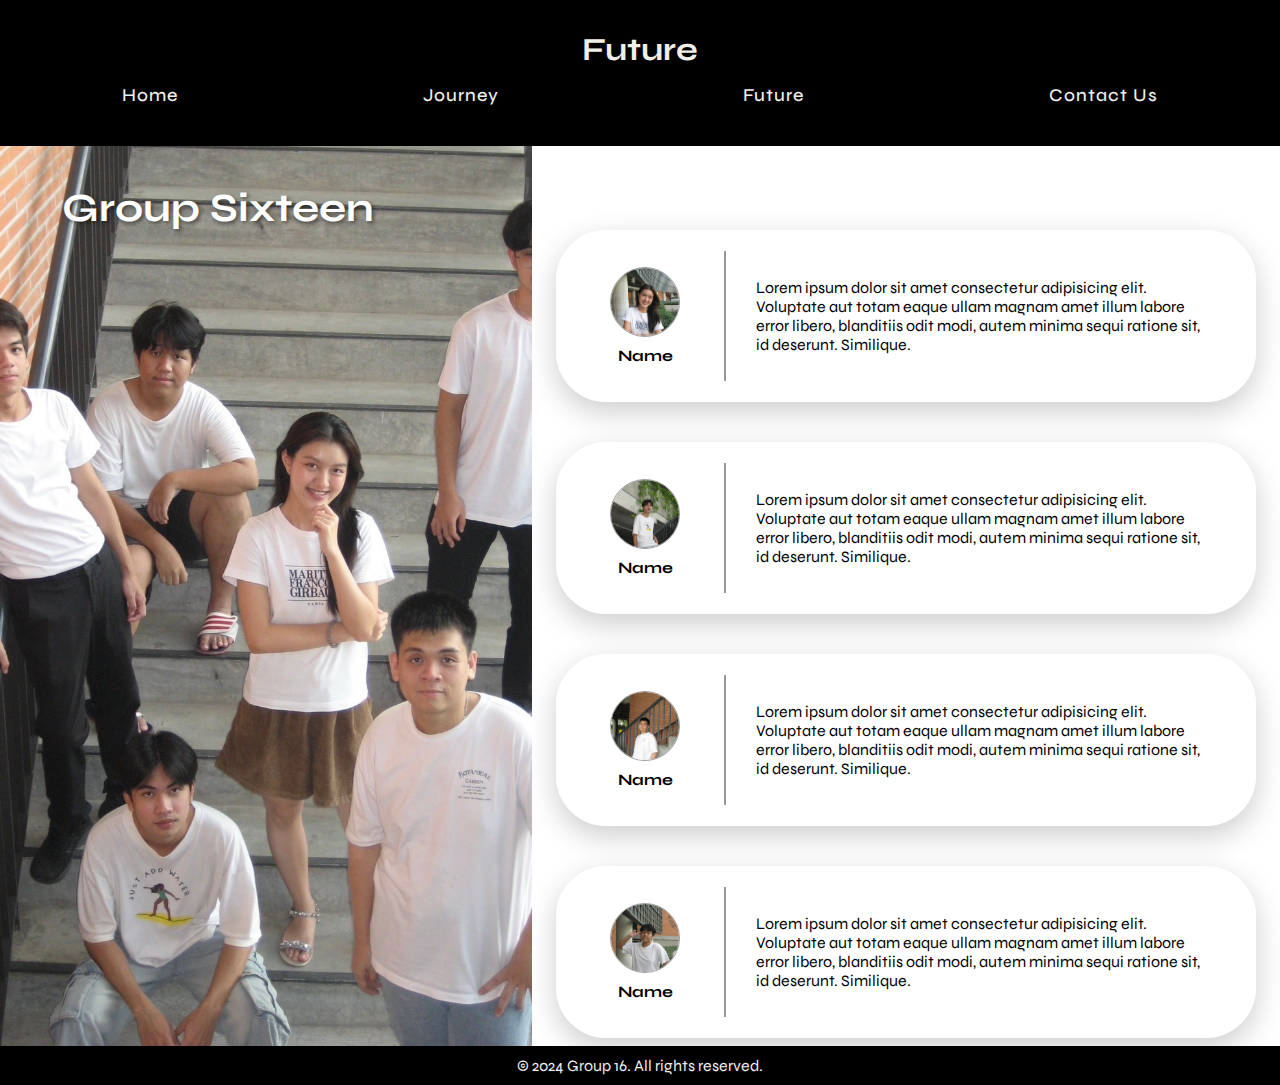
==== future.html @ 190a9f2c "ok" ====
<!DOCTYPE html>
<html lang="en">
<head>
    <meta charset="UTF-8">
    <meta name="viewport" content="width=device-width, initial-scale=1.0">
    <link rel="stylesheet" href="https://cdnjs.cloudflare.com/ajax/libs/animate.css/4.1.1/animate.min.css">
    <link rel="stylesheet" href="styles.css">
    <title>Futurepage</title>
</head>
<body>
    <header>
        <h1>Future</h1>
        <nav class="navbar">
            <a href="#">Home</a>
            <a href="Journey.html">Journey</a>
            <a href="future.html">Future</a>
            <a href="#">Contact Us</a>
        </nav>
    </header>
    <section class="container">
        <div class="sidebar">
            <img src="resources/allpic3.png" class="animate__animated animate__fadeInLeft">
            <h1 class="animate__animated animate__fadeInLeft">Group Sixteen</h1>
        </div>
        <div class="item">
            <div class="content">
                <div id="box" class="animate__animated animate__fadeInRight">
                    <div class="box-left">
                        <img src="resources/opalpic.png">
                        <div class="name">
                            <h5>Name</h5>
                        </div>
                    </div>
                    <div class="box-right">
                        <div class="title">
                            <p>Lorem ipsum dolor sit amet consectetur adipisicing elit.
                                Voluptate aut totam eaque ullam magnam amet illum labore
                                error libero, blanditiis odit modi, autem minima sequi 
                                ratione sit, id deserunt. Similique.</p>
                        </div>
                    </div>
                </div>
            </div>
            <div class="content">
                <div id="box" class="animate__animated animate__fadeInRight">
                    <div class="box-left">
                        <img src="resources/jetpic.png">
                        <div class="name">
                            <h5>Name</h5>
                        </div>
                    </div>
                    <div class="box-right">
                        <div class="title">
                            <p>Lorem ipsum dolor sit amet consectetur adipisicing elit.
                                Voluptate aut totam eaque ullam magnam amet illum labore
                                error libero, blanditiis odit modi, autem minima sequi 
                                ratione sit, id deserunt. Similique.</p>
                        </div>
                    </div>
                </div>
            </div>
            <div class="content">
                <div id="box" class="animate__animated animate__fadeInRight">
                    <div class="box-left">
                        <img src="resources/aunpic.png">
                        <div class="name">
                            <h5>Name</h5>
                        </div>
                    </div>
                    <div class="box-right">
                        <div class="title">
                            <p>Lorem ipsum dolor sit amet consectetur adipisicing elit.
                                Voluptate aut totam eaque ullam magnam amet illum labore
                                error libero, blanditiis odit modi, autem minima sequi 
                                ratione sit, id deserunt. Similique.</p>
                        </div>
                    </div>
                </div>
            </div>
            <div class="content">
                <div id="box" class="animate__animated animate__fadeInRight">
                    <div class="box-left">
                        <img src="resources/jamepic.png">
                        <div class="name">
                            <h5>Name</h5>
                        </div>
                    </div>
                    <div class="box-right">
                        <div class="title">
                            <p>Lorem ipsum dolor sit amet consectetur adipisicing elit.
                                Voluptate aut totam eaque ullam magnam amet illum labore
                                error libero, blanditiis odit modi, autem minima sequi 
                                ratione sit, id deserunt. Similique.</p>
                        </div>
                    </div>
                </div>
            </div>
            <div class="content">
                <div id="box" class="animate__animated animate__fadeInRight">
                    <div class="box-left">
                        <img src="resources/ninepic.png">
                        <div class="name">
                            <h5>Name</h5>
                        </div>
                    </div>
                    <div class="box-right">
                        <div class="title">
                            <p>Lorem ipsum dolor sit amet consectetur adipisicing elit.
                                Voluptate aut totam eaque ullam magnam amet illum labore
                                error libero, blanditiis odit modi, autem minima sequi 
                                ratione sit, id deserunt. Similique.</p>
                        </div>
                    </div>
                </div>
            </div>
            <div class="content">
                <div id="box" class="animate__animated animate__fadeInRight">
                    <div class="box-left">
                        <img src="resources/markpic.png">
                        <div class="name">
                            <h5>Name</h5>
                        </div>
                    </div>
                    <div class="box-right">
                        <div class="title">
                            <p>Lorem ipsum dolor sit amet consectetur adipisicing elit.
                                Voluptate aut totam eaque ullam magnam amet illum labore
                                error libero, blanditiis odit modi, autem minima sequi 
                                ratione sit, id deserunt. Similique.</p>
                        </div>
                    </div>
                </div>
            </div>
        </div>
    </section>
    <footer>
        <p>&copy; 2024 Group 16. All rights reserved.</p>
    </footer>
</body>
</html>
---- styles.css ----
@import url('https://fonts.googleapis.com/css2?family=Baskervville+SC&family=Bodoni+Moda+SC:ital,opsz,wght@0,6..96,400..900;1,6..96,400..900&family=Edu+AU+VIC+WA+NT+Hand:wght@400..700&family=Lato:ital,wght@0,100;0,300;0,400;0,700;0,900;1,100;1,300;1,400;1,700;1,900&family=Protest+Revolution&family=Roboto:ital,wght@0,100;0,300;0,400;0,500;0,700;0,900;1,100;1,300;1,400;1,500;1,700;1,900&family=Syne:wght@400..800&display=swap');

*{
    margin: 0;
    padding: 0;
    box-sizing: border-box;
    font-family: 'Syne', sans-serif;
}

header{
    background-color: #000;
    padding: 30px 0 30px 0;
    gap: 20px;
}

header h1{
    color: #F0EEE9;
    text-align: center;
    margin-bottom: 15px;
    cursor: default;
}

.navbar{
    display: flex;
    align-items: center;
    justify-content: space-around;
}

.navbar a {
    position: relative;
    text-decoration: none;
    color: #F0EEE9;
    border: #fff;
    font-size: 18px;
    letter-spacing: 1px;
    padding: 0 10px;
    font-weight: 500;
    padding-bottom: 10px;
}

.navbar a::before,.navbar a::after {
    content: "";
    position: absolute;
    height: 3px;
    width: 0;
    background-color:#D8E63C;
    transition: all 0.3s ease;
}

.navbar a:after {
    left: 0;
    bottom: -3px;
}

.navbar a:before {
    right: 0;
    top: -10px;
}

a:hover::after, a:hover::before{
    width: 100%;
}

.container{
    display: flex;
    height: 100vh;
}

.sidebar{
    width: 50%;
    display: flex;
}

.sidebar img{
    object-fit: cover;
    width: 100%;
    animation-duration: 1.5s; 
}

.sidebar h1{
    position: absolute;
    color: #fff;
    font-size: 2.5em;
    text-shadow: 2px 2px 4px rgba(0,0,0,0.5);
    translate: 20% 80%;
    cursor: default;
    transition: all 0.4s ease;
    transition: all 0.3s ease;
}

.sidebar h1:hover{
    transform: scale(1.05);
    text-shadow: 2px 2px 4px rgba(243, 243, 243, 0.5);
    color: #000;
}

.item{
    width: 100vh;
    display: flex;
    flex-direction: column;
    padding: 550px 0px 50px 0;
    align-items: center;
    justify-content: center;
    gap: 40px;
    overflow-x: hidden;
}

.item .content #box{
    display: flex;
    border: 1px solid #fff;
    box-shadow: 0 10px 30px rgba(0,0,0,0.2);
    padding: 10px;
    height: auto;
    border-radius: 50px;
    overflow: hidden;
    width: 700px;
    transition: all 0.3s ease;
    animation-duration: 1.5s; 
}

.item .content #box:hover{
    background-color: #000;
    color: #fff;
    box-shadow: #D8E63C 5px 5px;
}

.item #box .box-left img{
    width: 70px;
    height: 70px;
    border-radius: 50%;
    object-fit: cover;
    border: 1px solid #9b9b9b;
}

.item #box .box-left h5{
    font-size: 16px;
}

.item #box .box-left {
    width: 159px;
    height: 130px;
    display: flex;
    flex-direction: column;
    align-items: center;
    justify-content: center;
    gap: 8.5px;
    padding: 10px;
    margin-top: 10px;
    border-right: 2px solid #989898;
}

.item #box .box-right{
    width: 500px;
    height: 150px;
    display: flex;
    padding: 0px 25px 0px 30px;
    align-items: center;
    justify-content: center;
}

footer{
    background-color: #000;
    padding: 10px 0;
    text-align: center;
    color: #F0EEE9;
    position: relative;
    bottom: 0;
    width: 100%;
}
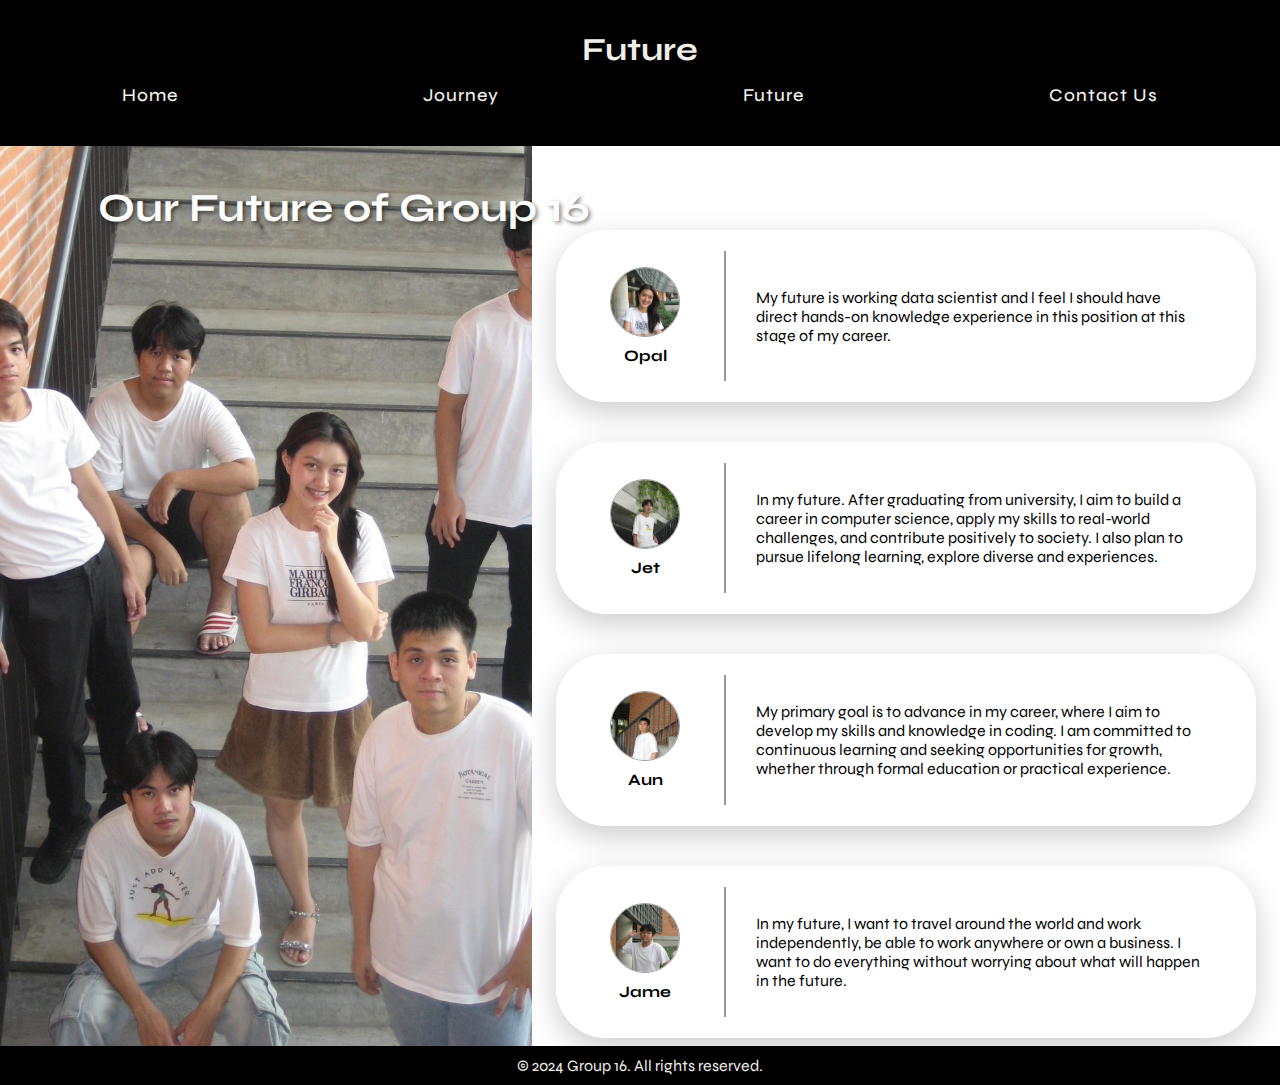
==== commit d1891a9e: "homepage" ====
--- a/future.html
+++ b/future.html
@@ -20,7 +20,9 @@
     <section class="container">
         <div class="sidebar">
             <img src="resources/allpic3.png" class="animate__animated animate__fadeInLeft">
-            <h1 class="animate__animated animate__fadeInLeft">Group Sixteen</h1>
+            <h1 class="animate__animated animate__fadeInLeft">
+                Our Future of Group 16
+            </h1>
         </div>
         <div class="item">
             <div class="content">
@@ -28,15 +30,14 @@
                     <div class="box-left">
                         <img src="resources/opalpic.png">
                         <div class="name">
-                            <h5>Name</h5>
+                            <h5>Opal</h5>
                         </div>
                     </div>
                     <div class="box-right">
                         <div class="title">
-                            <p>Lorem ipsum dolor sit amet consectetur adipisicing elit.
-                                Voluptate aut totam eaque ullam magnam amet illum labore
-                                error libero, blanditiis odit modi, autem minima sequi 
-                                ratione sit, id deserunt. Similique.</p>
+                            <p>My future is working data scientist and l feel 
+                                I should have direct hands-on knowledge experience 
+                                in this position at this stage of my career.</p>
                         </div>
                     </div>
                 </div>
@@ -46,15 +47,16 @@
                     <div class="box-left">
                         <img src="resources/jetpic.png">
                         <div class="name">
-                            <h5>Name</h5>
+                            <h5>Jet</h5>
                         </div>
                     </div>
                     <div class="box-right">
                         <div class="title">
-                            <p>Lorem ipsum dolor sit amet consectetur adipisicing elit.
-                                Voluptate aut totam eaque ullam magnam amet illum labore
-                                error libero, blanditiis odit modi, autem minima sequi 
-                                ratione sit, id deserunt. Similique.</p>
+                            <p>In my future. After graduating from university, 
+                                I aim to build a career in computer science, apply 
+                                my skills to real-world challenges, and contribute 
+                                positively to society. I also plan to pursue lifelong 
+                                learning, explore diverse and experiences.</p>
                         </div>
                     </div>
                 </div>
@@ -64,15 +66,18 @@
                     <div class="box-left">
                         <img src="resources/aunpic.png">
                         <div class="name">
-                            <h5>Name</h5>
+                            <h5>Aun</h5>
                         </div>
                     </div>
                     <div class="box-right">
                         <div class="title">
-                            <p>Lorem ipsum dolor sit amet consectetur adipisicing elit.
-                                Voluptate aut totam eaque ullam magnam amet illum labore
-                                error libero, blanditiis odit modi, autem minima sequi 
-                                ratione sit, id deserunt. Similique.</p>
+                            <p>My primary goal is to advance in my career, where 
+                                I aim to develop my skills and knowledge in coding. 
+                                I am committed to continuous learning and seeking 
+                                opportunities for growth, whether through formal 
+                                education or practical experience.
+
+                            </p>
                         </div>
                     </div>
                 </div>
@@ -82,15 +87,14 @@
                     <div class="box-left">
                         <img src="resources/jamepic.png">
                         <div class="name">
-                            <h5>Name</h5>
+                            <h5>Jame</h5>
                         </div>
                     </div>
                     <div class="box-right">
                         <div class="title">
-                            <p>Lorem ipsum dolor sit amet consectetur adipisicing elit.
-                                Voluptate aut totam eaque ullam magnam amet illum labore
-                                error libero, blanditiis odit modi, autem minima sequi 
-                                ratione sit, id deserunt. Similique.</p>
+                            <p>In my future, I want to travel around the world and work independently, 
+                                be able to work anywhere or own a business. I want to do everything 
+                                without worrying about what will happen in the future.</p>
                         </div>
                     </div>
                 </div>
@@ -100,15 +104,14 @@
                     <div class="box-left">
                         <img src="resources/ninepic.png">
                         <div class="name">
-                            <h5>Name</h5>
+                            <h5>Nine</h5>
                         </div>
                     </div>
                     <div class="box-right">
                         <div class="title">
-                            <p>Lorem ipsum dolor sit amet consectetur adipisicing elit.
-                                Voluptate aut totam eaque ullam magnam amet illum labore
-                                error libero, blanditiis odit modi, autem minima sequi 
-                                ratione sit, id deserunt. Similique.</p>
+                            <p>My future is working in cybersecurity and networking 
+                                I am looking for scholarships and activity to find 
+                                new experiences new friends  and challenge myself.</p>
                         </div>
                     </div>
                 </div>
@@ -118,15 +121,16 @@
                     <div class="box-left">
                         <img src="resources/markpic.png">
                         <div class="name">
-                            <h5>Name</h5>
+                            <h5>Mark</h5>
                         </div>
                     </div>
                     <div class="box-right">
                         <div class="title">
-                            <p>Lorem ipsum dolor sit amet consectetur adipisicing elit.
-                                Voluptate aut totam eaque ullam magnam amet illum labore
-                                error libero, blanditiis odit modi, autem minima sequi 
-                                ratione sit, id deserunt. Similique.</p>
+                            <p>In the future I intend to be an AI developer who can 
+                                invent answers to complex problems. Especially in the 
+                                field of education and quality of life development. 
+                                I see technology as an important tool to help create 
+                                new things and change people's lives for the better.</p>
                         </div>
                     </div>
                 </div>
--- a/styles.css
+++ b/styles.css
@@ -101,7 +101,7 @@
     padding: 550px 0px 50px 0;
     align-items: center;
     justify-content: center;
-    gap: 40px;
+    gap: 40px;   
     overflow-x: hidden;
 }
 
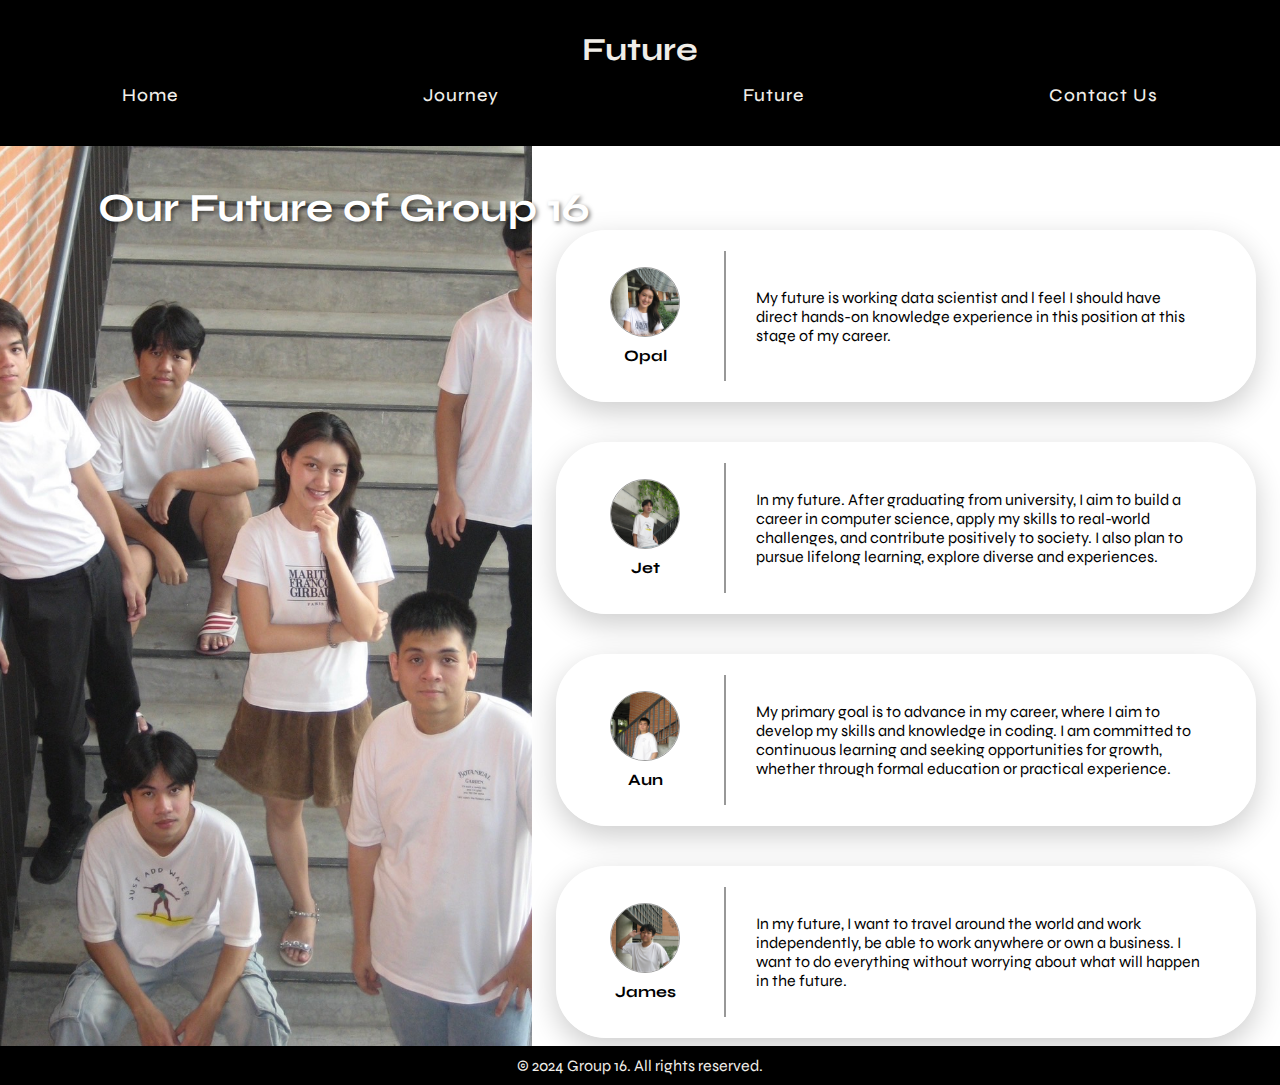
==== commit a5a8d70d: "Edit name in Article box." ====
--- a/future.html
+++ b/future.html
@@ -3,18 +3,19 @@
 <head>
     <meta charset="UTF-8">
     <meta name="viewport" content="width=device-width, initial-scale=1.0">
+    <link rel="icon" type="image/png" href="resources/web-development.png">
     <link rel="stylesheet" href="https://cdnjs.cloudflare.com/ajax/libs/animate.css/4.1.1/animate.min.css">
     <link rel="stylesheet" href="styles.css">
-    <title>Futurepage</title>
+    <title>Future</title>
 </head>
 <body>
     <header>
         <h1>Future</h1>
         <nav class="navbar">
-            <a href="#">Home</a>
+            <a href="homepage.html">Home</a>
             <a href="Journey.html">Journey</a>
             <a href="future.html">Future</a>
-            <a href="#">Contact Us</a>
+            <a href="homepage.html#ins">Contact Us</a>
         </nav>
     </header>
     <section class="container">
@@ -87,7 +88,7 @@
                     <div class="box-left">
                         <img src="resources/jamepic.png">
                         <div class="name">
-                            <h5>Jame</h5>
+                            <h5>James</h5>
                         </div>
                     </div>
                     <div class="box-right">
